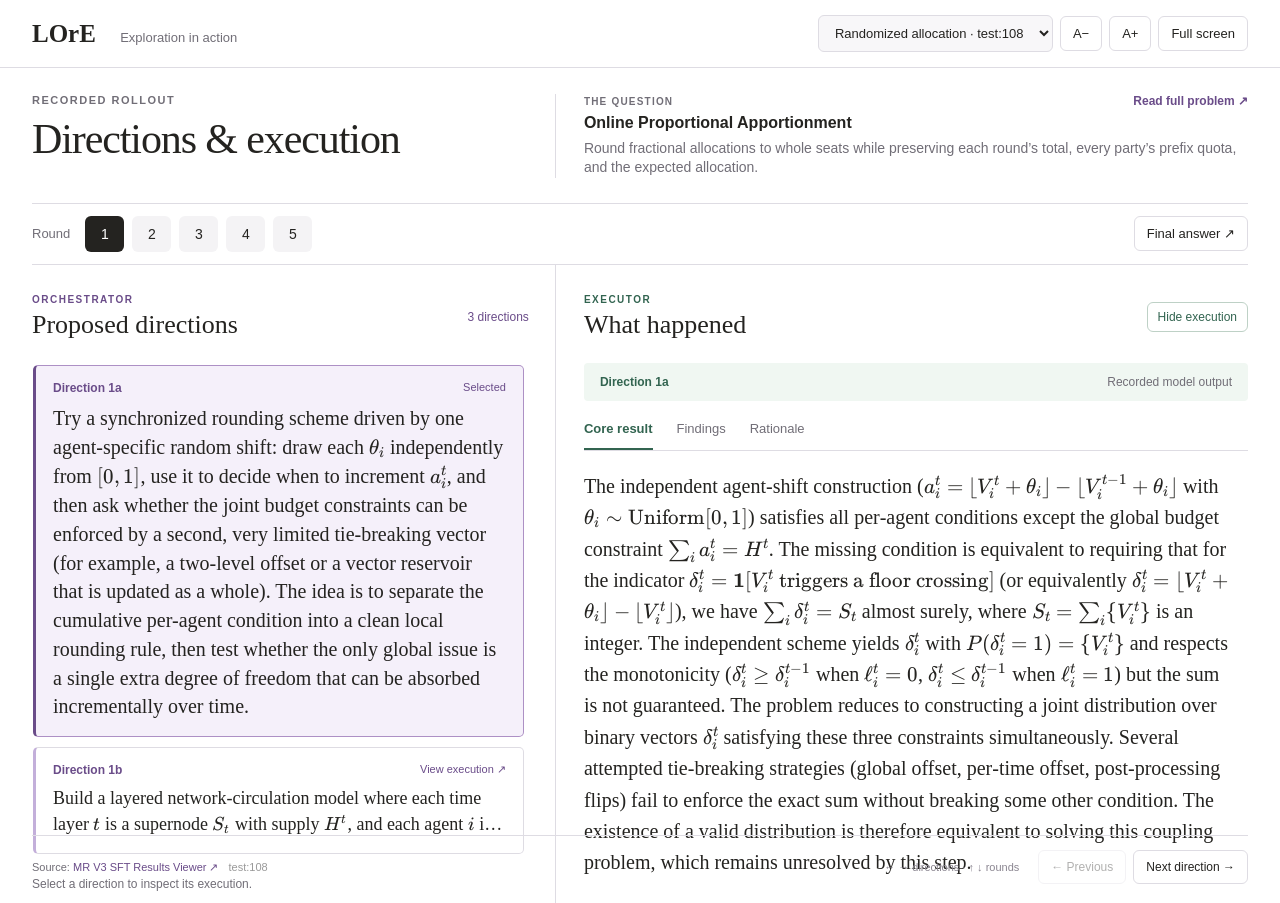
==== index.html @ 2ad1f07b "Publish recorded rollout viewer and PowerPoint content add-in" ====
<!doctype html>
<html lang="en">
<head>
  <meta charset="utf-8">
  <meta name="viewport" content="width=device-width,initial-scale=1">
  <meta name="description" content="Step through real proposed directions, executor findings, and final answers from recorded MR V3 SFT rollouts.">
  <title>Directions & execution · LOrE</title>
  <link rel="stylesheet" href="vendor/katex.min.css">
  <link rel="stylesheet" href="style.css">
  <script defer src="vendor/katex.min.js"></script>
  <script defer src="vendor/marked.min.js"></script>
  <script defer src="data.js"></script>
  <script defer src="app.js"></script>
</head>
<body>
  <header class="topbar">
    <div class="brand">LOrE <span>Exploration in action</span></div>
    <div class="tools">
      <label class="sr-only" for="example">Choose a rollout</label><select id="example"></select>
      <button id="fontSmaller" aria-label="Decrease text size" title="Smaller text">A−</button>
      <button id="fontLarger" aria-label="Increase text size" title="Larger text">A+</button>
      <button id="fullscreen">Full screen</button>
    </div>
  </header>
  <main>
    <section class="intro">
      <div><p class="eyebrow">RECORDED ROLLOUT</p><h1>Directions & execution</h1></div>
      <div class="question-brief"><div class="question-label">THE QUESTION <button id="showQuestion" class="text-button">Read full problem ↗</button></div><h2 id="problemTitle"></h2><p id="problemSummary"></p></div>
    </section>
    <section class="timeline" aria-label="Exploration rounds">
      <span class="timeline-label">Round</span><div id="rounds"></div>
      <button id="finalButton" class="final-button">Final answer ↗</button>
    </section>
    <div class="workspace">
      <section class="directions" aria-labelledby="directionsHeading">
        <div class="section-heading"><div><p class="role purple">ORCHESTRATOR</p><h2 id="directionsHeading">Proposed directions</h2></div><span id="directionCount" class="count"></span></div>
        <div id="directions" class="direction-list"></div>
        <div class="panel-footer">Select a direction to inspect its execution.</div>
      </section>
      <section class="execution" aria-labelledby="executionHeading">
        <div class="section-heading"><div><p class="role green">EXECUTOR</p><h2 id="executionHeading">What happened</h2></div><button id="reveal" class="reveal">Hide execution</button></div>
        <div id="executionContent">
          <div class="execution-meta"><span id="activeDirection"></span><span>Recorded model output</span></div>
          <div class="tabs" role="tablist" aria-label="Executor output">
            <button role="tab" data-tab="core_result" id="tab-core_result" aria-controls="output">Core result</button>
            <button role="tab" data-tab="found" id="tab-found" aria-controls="output">Findings</button>
            <button role="tab" data-tab="rationale" id="tab-rationale" aria-controls="output">Rationale</button>
          </div>
          <div id="output" class="prose output" role="tabpanel" tabindex="0"></div>
        </div>
        <div id="hiddenExecution" hidden><span class="large-number">02</span><h3>What did the executor find?</h3><p>Choose a direction, then reveal its recorded result.</p><button id="revealBig" class="primary">Show execution</button></div>
      </section>
    </div>
    <footer>
      <div class="source">Source: <a href="https://huggingface.co/spaces/HerrHruby/MR-V3-SFT-Results-Viewer" target="_blank" rel="noopener">MR V3 SFT Results Viewer ↗</a><span id="recordId"></span></div>
      <div class="navigation"><span class="keyboard-hint">← → directions · ↑ ↓ rounds</span><button id="prev">← Previous</button><button id="next">Next direction →</button></div>
    </footer>
  </main>
  <dialog id="dialog"><div class="dialog-head"><p class="eyebrow" id="dialogLabel"></p><button id="closeDialog" aria-label="Close dialog">Close ×</button></div><h2 id="dialogTitle"></h2><div id="dialogBody" class="prose"></div></dialog>
  <div id="announcement" class="sr-only" aria-live="polite"></div>
</body>
</html>
---- style.css ----
:root{--ink:#242320;--muted:#716e77;--line:#dedce3;--purple:#6a4c89;--pale-purple:#f5f0fa;--green:#326450;--pale-green:#f0f7f2;--reading:20px}
*{box-sizing:border-box}body{margin:0;background:#fff;color:var(--ink);font-family:Arial,Helvetica,sans-serif}button,select{font:inherit}button,select{color:inherit;background:#fff;border:1px solid var(--line);border-radius:6px;padding:9px 12px}button{cursor:pointer}button:hover{border-color:var(--purple);background:#faf8fc}button:disabled{opacity:.35;cursor:default}button:focus-visible,select:focus-visible,a:focus-visible,[tabindex]:focus-visible{outline:3px solid #9b76c2;outline-offset:3px}a{color:var(--purple);text-decoration:none}a:hover{text-decoration:underline}.topbar{height:68px;padding:0 32px;border-bottom:1px solid var(--line);display:flex;align-items:center;justify-content:space-between;gap:20px}.brand{font-family:Georgia,'Times New Roman',serif;font-size:25px;font-weight:bold;white-space:nowrap}.brand span{font-family:Arial,Helvetica,sans-serif;font-size:13px;font-weight:normal;color:var(--muted);padding-left:18px}.tools{display:flex;gap:7px;align-items:center;font-size:13px}.tools select{max-width:300px;background:#f8f7f9}.tools button{white-space:nowrap}main{max-width:1800px;margin:auto;padding:26px 32px 0}.intro{display:grid;grid-template-columns:43% 57%;align-items:start;padding-bottom:25px}.eyebrow,.role{font-size:11px;font-weight:bold;letter-spacing:1.5px;margin:0 0 10px;color:var(--muted)}h1{font-family:Georgia,'Times New Roman',serif;font-size:42px;line-height:1.1;letter-spacing:-1.1px;font-weight:normal;margin:0}h2{margin:0;font-family:Georgia,'Times New Roman',serif;font-weight:normal;font-size:26px;line-height:1.16}.question-brief{padding-left:28px;border-left:1px solid var(--line)}.question-label{font-size:10px;letter-spacing:1.2px;font-weight:bold;color:var(--muted);display:flex;justify-content:space-between;align-items:center;margin-bottom:6px}.text-button{font-size:12px;padding:0;border:none;color:var(--purple);letter-spacing:0;background:none}.question-brief h2{font-family:Arial,Helvetica,sans-serif;font-size:16px;font-weight:bold;margin-bottom:6px}.question-brief p{font-size:14px;color:var(--muted);line-height:1.4;margin:0;max-width:680px}.timeline{display:flex;align-items:center;gap:15px;border-top:1px solid var(--line);border-bottom:1px solid var(--line);padding:12px 0}.timeline-label{font-size:13px;color:var(--muted)}#rounds{display:flex;gap:8px;flex:1;flex-wrap:wrap}#rounds button{border:1px solid transparent;background:#f4f3f5;min-width:39px;height:36px;font-size:14px;padding:6px 10px}#rounds button.active{background:var(--ink);color:#fff}.final-button{font-size:13px}.workspace{display:grid;grid-template-columns:43% 57%;height:calc(100dvh - 315px);min-height:400px;max-height:950px}.directions{padding:24px 26px 0 0;display:flex;flex-direction:column;min-width:0}.execution{padding:24px 0 0 28px;border-left:1px solid var(--line);display:flex;flex-direction:column;min-width:0}.section-heading{display:flex;justify-content:space-between;align-items:center;min-height:56px;margin-bottom:18px;gap:10px}.role{margin:0 0 5px;font-size:10px}.purple{color:var(--purple)}.green{color:var(--green)}.count{font-size:12px;color:var(--purple);white-space:nowrap}.direction-list{overflow-y:auto;padding:2px 5px 4px 1px;scrollbar-width:thin;scrollbar-color:#cfc5d8 transparent;flex:1}.direction{display:block;width:100%;text-align:left;padding:15px 17px;border:1px solid var(--line);border-left:3px solid #c3afda;margin-bottom:10px;border-radius:5px;background:#fff}.direction.active{background:var(--pale-purple);border-color:#ad90c5;border-left:3px solid var(--purple)}.direction-head{display:flex;justify-content:space-between;gap:10px;margin-bottom:9px;color:var(--purple);font-weight:bold;font-size:12px}.direction-head .hint{font-weight:normal;font-size:11px}.direction .prose{font-size:var(--reading);line-height:1.44;font-family:Georgia,'Times New Roman',serif;overflow-wrap:anywhere}.direction:not(.active) .prose{display:-webkit-box;-webkit-line-clamp:2;-webkit-box-orient:vertical;overflow:hidden;font-size:calc(var(--reading) - 2px)}.prose p{margin:0 0 1em}.prose p:last-child{margin-bottom:0}.prose ul,.prose ol{padding-left:1.5em}.prose li{margin:.45em 0}.prose h1,.prose h2,.prose h3,.prose h4{font-family:inherit;font-size:1.1em;line-height:1.3;margin:1em 0 .5em;font-weight:bold;letter-spacing:0}.prose pre{white-space:pre-wrap;font: .85em/1.5 monospace;background:#f6f4f7;padding:12px}.prose blockquote{border-left:3px solid var(--line);margin:1em 0;padding-left:15px}.prose table{border-collapse:collapse;max-width:100%;display:block;overflow:auto}.prose td,.prose th{border:1px solid var(--line);padding:6px}.prose code{font-size:.85em}.katex{font-size:1.05em}.katex-display{overflow-x:auto;overflow-y:hidden;padding:5px 0}.panel-footer{font-size:12px;color:var(--muted);padding:13px 0 12px}.reveal{font-size:12px;color:var(--green);padding:7px 10px;border-color:#bed1c6}.execution-meta{font-size:12px;color:var(--muted);display:flex;justify-content:space-between;padding:12px 16px;background:var(--pale-green);border-radius:4px}.execution-meta span:first-child{font-weight:bold;color:var(--green)}#executionContent{display:flex;flex:1;flex-direction:column;min-height:0}.tabs{display:flex;gap:24px;border-bottom:1px solid var(--line);padding:8px 0 0;margin-bottom:0}.tabs button{background:none;border:none;border-radius:0;font-size:13px;padding:12px 0;color:var(--muted);border-bottom:2px solid transparent}.tabs button[aria-selected=true]{color:var(--green);font-weight:bold;border-bottom-color:var(--green)}.output{font:var(--reading)/1.57 Georgia,'Times New Roman',serif;overflow-y:auto;overflow-x:hidden;overflow-wrap:anywhere;padding:20px 15px 24px 0;scrollbar-width:thin;scrollbar-color:#bed1c6 transparent;flex:1;min-height:0}.rawtex{color:#675481;white-space:pre-wrap}#hiddenExecution{margin:auto;text-align:center;padding:40px;color:var(--muted)}#hiddenExecution h3{font-family:Georgia,'Times New Roman',serif;font-size:28px;font-weight:normal;color:var(--ink)}.large-number{font:60px Georgia,serif;color:#d5e1d8}.primary{background:var(--green);border-color:var(--green);color:white}.primary:hover{background:#244e3c;color:white}[hidden]{display:none!important}footer{display:flex;justify-content:space-between;align-items:center;border-top:1px solid var(--line);padding:14px 0 16px;gap:15px}.source{font-size:11px;color:var(--muted)}#recordId{display:inline-block;margin-left:10px;color:#999}.navigation{display:flex;align-items:center;gap:7px}.navigation button{font-size:12px}.keyboard-hint{color:#8a8590;font-size:11px;margin-right:12px}dialog{border:1px solid var(--line);border-radius:9px;padding:28px 36px;width:min(1000px,92vw);max-height:88vh;color:var(--ink);box-shadow:0 20px 80px #0003}dialog::backdrop{background:#1d17275c;backdrop-filter:blur(3px)}.dialog-head{display:flex;justify-content:space-between;align-items:center}.dialog-head button{font-size:12px}dialog h2{font-size:30px;margin:15px 0 25px}dialog .prose{font:20px/1.6 Georgia,'Times New Roman',serif}.judge{margin-top:35px;border-top:1px solid var(--line);padding-top:18px;font-family:Arial,sans-serif;font-size:14px}.judge summary{cursor:pointer}.judge .prose{font-size:17px;margin-top:16px}.sr-only{position:absolute;width:1px;height:1px;padding:0;margin:-1px;overflow:hidden;clip:rect(0,0,0,0);white-space:nowrap;border:0}
main{height:calc(100dvh - 68px);display:flex;flex-direction:column}.intro,.timeline,footer,.section-heading,.panel-footer{flex-shrink:0}.workspace{flex:1;min-height:280px;height:auto;max-height:none}.direction-list{min-height:0}.directions{min-height:0}
@media(min-width:1550px){:root{--reading:23px}h1{font-size:49px}.question-brief h2{font-size:18px}.question-brief p{font-size:16px}.section-heading h2{font-size:30px}}
@media(max-width:1000px){.brand span,.keyboard-hint{display:none}.topbar{padding:0 20px}main{padding:22px 20px 0}.intro{grid-template-columns:40% 60%}h1{font-size:34px}.workspace{grid-template-columns:42% 58%;height:calc(100dvh - 310px)}.directions{padding-right:18px}.execution{padding-left:18px}:root{--reading:18px}.question-brief{padding-left:18px}.source{max-width:46%}.tools select{max-width:230px}}
@media(max-width:720px){.topbar{height:auto;min-height:64px;flex-wrap:wrap;padding:14px 18px;gap:12px}.tools{flex-wrap:wrap;width:100%}.tools select{flex:1;max-width:none;min-width:160px}main{padding:20px 18px 0}.intro{grid-template-columns:1fr;gap:20px}.question-brief{padding:16px 0 0;border-left:none;border-top:1px solid var(--line)}h1{font-size:35px}.timeline{gap:9px}.timeline-label{display:none}#rounds{gap:4px}#rounds button{min-width:30px;width:30px;height:32px;padding:5px}.workspace{grid-template-columns:1fr;height:auto;max-height:none;min-height:0}.directions{padding:22px 0 0}.direction-list{max-height:460px}.execution{padding:20px 0 0;border-left:none;border-top:1px solid var(--line);min-height:440px}.output{max-height:600px}.source{max-width:none}.navigation{justify-content:flex-end;width:100%}footer{flex-direction:column;align-items:flex-start}.section-heading h2{font-size:26px}dialog{padding:22px}dialog .prose{font-size:18px}}
@media(max-width:720px){main{height:auto;display:block}.direction-list{flex:none}.workspace{display:grid}.execution{height:650px}}

/* Fit the content add-in surface while keeping PowerPoint's corner menu clear. */
.office-content .topbar{height:50px;padding:0 48px 0 22px}
.office-content .brand span,.office-content #fullscreen{display:none}
.office-content main{height:calc(100dvh - 50px);padding:18px 22px 0}
.office-content .intro{padding-bottom:17px}
.office-content h1{font-size:36px}
.office-content .workspace{min-height:230px}
.office-content footer{padding:9px 0}
.office-content .direction{padding:13px 15px}
@media(max-height:640px){.office-content .intro{padding-bottom:12px}.office-content .section-heading{padding:13px 0}.office-content .topbar{height:44px}.office-content main{height:calc(100dvh - 44px);padding-top:12px}.office-content .timeline{padding:8px 0}.office-content .keyboard-hint{display:none}}
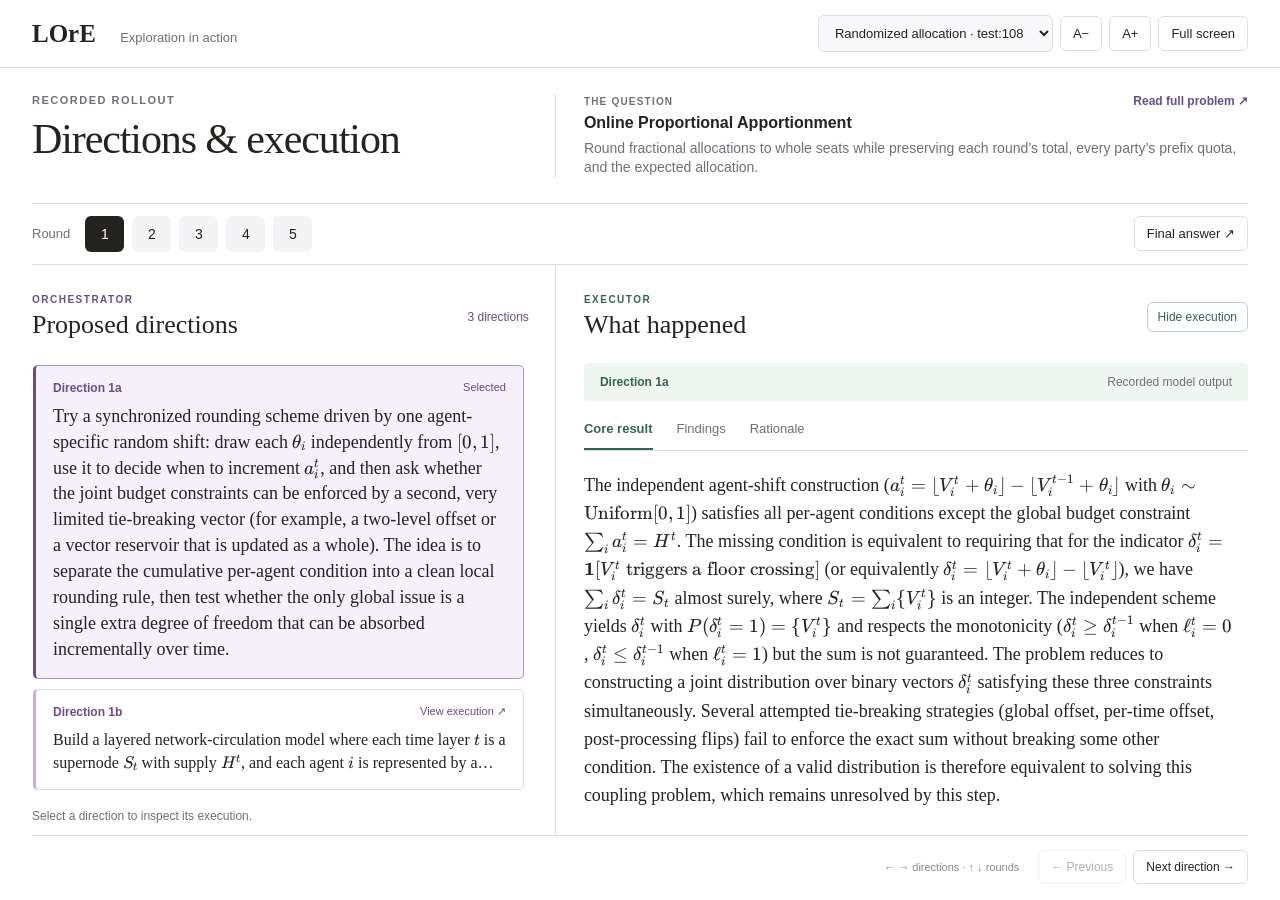
==== commit 58ed373f: "Use smaller presentation text and remove the source footer" ====
--- a/index.html
+++ b/index.html
@@ -6,11 +6,11 @@
   <meta name="description" content="Step through real proposed directions, executor findings, and final answers from recorded MR V3 SFT rollouts.">
   <title>Directions & execution · LOrE</title>
   <link rel="stylesheet" href="vendor/katex.min.css">
-  <link rel="stylesheet" href="style.css">
+  <link rel="stylesheet" href="style.css?v=3">
   <script defer src="vendor/katex.min.js"></script>
   <script defer src="vendor/marked.min.js"></script>
   <script defer src="data.js"></script>
-  <script defer src="app.js"></script>
+  <script defer src="app.js?v=3"></script>
 </head>
 <body>
   <header class="topbar">
@@ -52,7 +52,6 @@
       </section>
     </div>
     <footer>
-      <div class="source">Source: <a href="https://huggingface.co/spaces/HerrHruby/MR-V3-SFT-Results-Viewer" target="_blank" rel="noopener">MR V3 SFT Results Viewer ↗</a><span id="recordId"></span></div>
       <div class="navigation"><span class="keyboard-hint">← → directions · ↑ ↓ rounds</span><button id="prev">← Previous</button><button id="next">Next direction →</button></div>
     </footer>
   </main>
--- a/style.css
+++ b/style.css
@@ -1,8 +1,8 @@
-:root{--ink:#242320;--muted:#716e77;--line:#dedce3;--purple:#6a4c89;--pale-purple:#f5f0fa;--green:#326450;--pale-green:#f0f7f2;--reading:20px}
+:root{--ink:#242320;--muted:#716e77;--line:#dedce3;--purple:#6a4c89;--pale-purple:#f5f0fa;--green:#326450;--pale-green:#f0f7f2;--reading:18px}
 *{box-sizing:border-box}body{margin:0;background:#fff;color:var(--ink);font-family:Arial,Helvetica,sans-serif}button,select{font:inherit}button,select{color:inherit;background:#fff;border:1px solid var(--line);border-radius:6px;padding:9px 12px}button{cursor:pointer}button:hover{border-color:var(--purple);background:#faf8fc}button:disabled{opacity:.35;cursor:default}button:focus-visible,select:focus-visible,a:focus-visible,[tabindex]:focus-visible{outline:3px solid #9b76c2;outline-offset:3px}a{color:var(--purple);text-decoration:none}a:hover{text-decoration:underline}.topbar{height:68px;padding:0 32px;border-bottom:1px solid var(--line);display:flex;align-items:center;justify-content:space-between;gap:20px}.brand{font-family:Georgia,'Times New Roman',serif;font-size:25px;font-weight:bold;white-space:nowrap}.brand span{font-family:Arial,Helvetica,sans-serif;font-size:13px;font-weight:normal;color:var(--muted);padding-left:18px}.tools{display:flex;gap:7px;align-items:center;font-size:13px}.tools select{max-width:300px;background:#f8f7f9}.tools button{white-space:nowrap}main{max-width:1800px;margin:auto;padding:26px 32px 0}.intro{display:grid;grid-template-columns:43% 57%;align-items:start;padding-bottom:25px}.eyebrow,.role{font-size:11px;font-weight:bold;letter-spacing:1.5px;margin:0 0 10px;color:var(--muted)}h1{font-family:Georgia,'Times New Roman',serif;font-size:42px;line-height:1.1;letter-spacing:-1.1px;font-weight:normal;margin:0}h2{margin:0;font-family:Georgia,'Times New Roman',serif;font-weight:normal;font-size:26px;line-height:1.16}.question-brief{padding-left:28px;border-left:1px solid var(--line)}.question-label{font-size:10px;letter-spacing:1.2px;font-weight:bold;color:var(--muted);display:flex;justify-content:space-between;align-items:center;margin-bottom:6px}.text-button{font-size:12px;padding:0;border:none;color:var(--purple);letter-spacing:0;background:none}.question-brief h2{font-family:Arial,Helvetica,sans-serif;font-size:16px;font-weight:bold;margin-bottom:6px}.question-brief p{font-size:14px;color:var(--muted);line-height:1.4;margin:0;max-width:680px}.timeline{display:flex;align-items:center;gap:15px;border-top:1px solid var(--line);border-bottom:1px solid var(--line);padding:12px 0}.timeline-label{font-size:13px;color:var(--muted)}#rounds{display:flex;gap:8px;flex:1;flex-wrap:wrap}#rounds button{border:1px solid transparent;background:#f4f3f5;min-width:39px;height:36px;font-size:14px;padding:6px 10px}#rounds button.active{background:var(--ink);color:#fff}.final-button{font-size:13px}.workspace{display:grid;grid-template-columns:43% 57%;height:calc(100dvh - 315px);min-height:400px;max-height:950px}.directions{padding:24px 26px 0 0;display:flex;flex-direction:column;min-width:0}.execution{padding:24px 0 0 28px;border-left:1px solid var(--line);display:flex;flex-direction:column;min-width:0}.section-heading{display:flex;justify-content:space-between;align-items:center;min-height:56px;margin-bottom:18px;gap:10px}.role{margin:0 0 5px;font-size:10px}.purple{color:var(--purple)}.green{color:var(--green)}.count{font-size:12px;color:var(--purple);white-space:nowrap}.direction-list{overflow-y:auto;padding:2px 5px 4px 1px;scrollbar-width:thin;scrollbar-color:#cfc5d8 transparent;flex:1}.direction{display:block;width:100%;text-align:left;padding:15px 17px;border:1px solid var(--line);border-left:3px solid #c3afda;margin-bottom:10px;border-radius:5px;background:#fff}.direction.active{background:var(--pale-purple);border-color:#ad90c5;border-left:3px solid var(--purple)}.direction-head{display:flex;justify-content:space-between;gap:10px;margin-bottom:9px;color:var(--purple);font-weight:bold;font-size:12px}.direction-head .hint{font-weight:normal;font-size:11px}.direction .prose{font-size:var(--reading);line-height:1.44;font-family:Georgia,'Times New Roman',serif;overflow-wrap:anywhere}.direction:not(.active) .prose{display:-webkit-box;-webkit-line-clamp:2;-webkit-box-orient:vertical;overflow:hidden;font-size:calc(var(--reading) - 2px)}.prose p{margin:0 0 1em}.prose p:last-child{margin-bottom:0}.prose ul,.prose ol{padding-left:1.5em}.prose li{margin:.45em 0}.prose h1,.prose h2,.prose h3,.prose h4{font-family:inherit;font-size:1.1em;line-height:1.3;margin:1em 0 .5em;font-weight:bold;letter-spacing:0}.prose pre{white-space:pre-wrap;font: .85em/1.5 monospace;background:#f6f4f7;padding:12px}.prose blockquote{border-left:3px solid var(--line);margin:1em 0;padding-left:15px}.prose table{border-collapse:collapse;max-width:100%;display:block;overflow:auto}.prose td,.prose th{border:1px solid var(--line);padding:6px}.prose code{font-size:.85em}.katex{font-size:1.05em}.katex-display{overflow-x:auto;overflow-y:hidden;padding:5px 0}.panel-footer{font-size:12px;color:var(--muted);padding:13px 0 12px}.reveal{font-size:12px;color:var(--green);padding:7px 10px;border-color:#bed1c6}.execution-meta{font-size:12px;color:var(--muted);display:flex;justify-content:space-between;padding:12px 16px;background:var(--pale-green);border-radius:4px}.execution-meta span:first-child{font-weight:bold;color:var(--green)}#executionContent{display:flex;flex:1;flex-direction:column;min-height:0}.tabs{display:flex;gap:24px;border-bottom:1px solid var(--line);padding:8px 0 0;margin-bottom:0}.tabs button{background:none;border:none;border-radius:0;font-size:13px;padding:12px 0;color:var(--muted);border-bottom:2px solid transparent}.tabs button[aria-selected=true]{color:var(--green);font-weight:bold;border-bottom-color:var(--green)}.output{font:var(--reading)/1.57 Georgia,'Times New Roman',serif;overflow-y:auto;overflow-x:hidden;overflow-wrap:anywhere;padding:20px 15px 24px 0;scrollbar-width:thin;scrollbar-color:#bed1c6 transparent;flex:1;min-height:0}.rawtex{color:#675481;white-space:pre-wrap}#hiddenExecution{margin:auto;text-align:center;padding:40px;color:var(--muted)}#hiddenExecution h3{font-family:Georgia,'Times New Roman',serif;font-size:28px;font-weight:normal;color:var(--ink)}.large-number{font:60px Georgia,serif;color:#d5e1d8}.primary{background:var(--green);border-color:var(--green);color:white}.primary:hover{background:#244e3c;color:white}[hidden]{display:none!important}footer{display:flex;justify-content:space-between;align-items:center;border-top:1px solid var(--line);padding:14px 0 16px;gap:15px}.source{font-size:11px;color:var(--muted)}#recordId{display:inline-block;margin-left:10px;color:#999}.navigation{display:flex;align-items:center;gap:7px}.navigation button{font-size:12px}.keyboard-hint{color:#8a8590;font-size:11px;margin-right:12px}dialog{border:1px solid var(--line);border-radius:9px;padding:28px 36px;width:min(1000px,92vw);max-height:88vh;color:var(--ink);box-shadow:0 20px 80px #0003}dialog::backdrop{background:#1d17275c;backdrop-filter:blur(3px)}.dialog-head{display:flex;justify-content:space-between;align-items:center}.dialog-head button{font-size:12px}dialog h2{font-size:30px;margin:15px 0 25px}dialog .prose{font:20px/1.6 Georgia,'Times New Roman',serif}.judge{margin-top:35px;border-top:1px solid var(--line);padding-top:18px;font-family:Arial,sans-serif;font-size:14px}.judge summary{cursor:pointer}.judge .prose{font-size:17px;margin-top:16px}.sr-only{position:absolute;width:1px;height:1px;padding:0;margin:-1px;overflow:hidden;clip:rect(0,0,0,0);white-space:nowrap;border:0}
 main{height:calc(100dvh - 68px);display:flex;flex-direction:column}.intro,.timeline,footer,.section-heading,.panel-footer{flex-shrink:0}.workspace{flex:1;min-height:280px;height:auto;max-height:none}.direction-list{min-height:0}.directions{min-height:0}
-@media(min-width:1550px){:root{--reading:23px}h1{font-size:49px}.question-brief h2{font-size:18px}.question-brief p{font-size:16px}.section-heading h2{font-size:30px}}
-@media(max-width:1000px){.brand span,.keyboard-hint{display:none}.topbar{padding:0 20px}main{padding:22px 20px 0}.intro{grid-template-columns:40% 60%}h1{font-size:34px}.workspace{grid-template-columns:42% 58%;height:calc(100dvh - 310px)}.directions{padding-right:18px}.execution{padding-left:18px}:root{--reading:18px}.question-brief{padding-left:18px}.source{max-width:46%}.tools select{max-width:230px}}
+@media(min-width:1550px){:root{--reading:20px}h1{font-size:49px}.question-brief h2{font-size:18px}.question-brief p{font-size:16px}.section-heading h2{font-size:30px}}
+@media(max-width:1000px){.brand span,.keyboard-hint{display:none}.topbar{padding:0 20px}main{padding:22px 20px 0}.intro{grid-template-columns:40% 60%}h1{font-size:34px}.workspace{grid-template-columns:42% 58%;height:calc(100dvh - 310px)}.directions{padding-right:18px}.execution{padding-left:18px}:root{--reading:16px}.question-brief{padding-left:18px}.source{max-width:46%}.tools select{max-width:230px}}
 @media(max-width:720px){.topbar{height:auto;min-height:64px;flex-wrap:wrap;padding:14px 18px;gap:12px}.tools{flex-wrap:wrap;width:100%}.tools select{flex:1;max-width:none;min-width:160px}main{padding:20px 18px 0}.intro{grid-template-columns:1fr;gap:20px}.question-brief{padding:16px 0 0;border-left:none;border-top:1px solid var(--line)}h1{font-size:35px}.timeline{gap:9px}.timeline-label{display:none}#rounds{gap:4px}#rounds button{min-width:30px;width:30px;height:32px;padding:5px}.workspace{grid-template-columns:1fr;height:auto;max-height:none;min-height:0}.directions{padding:22px 0 0}.direction-list{max-height:460px}.execution{padding:20px 0 0;border-left:none;border-top:1px solid var(--line);min-height:440px}.output{max-height:600px}.source{max-width:none}.navigation{justify-content:flex-end;width:100%}footer{flex-direction:column;align-items:flex-start}.section-heading h2{font-size:26px}dialog{padding:22px}dialog .prose{font-size:18px}}
 @media(max-width:720px){main{height:auto;display:block}.direction-list{flex:none}.workspace{display:grid}.execution{height:650px}}
 
@@ -16,3 +16,59 @@
 .office-content footer{padding:9px 0}
 .office-content .direction{padding:13px 15px}
 @media(max-height:640px){.office-content .intro{padding-bottom:12px}.office-content .section-heading{padding:13px 0}.office-content .topbar{height:44px}.office-content main{height:calc(100dvh - 44px);padding-top:12px}.office-content .timeline{padding:8px 0}.office-content .keyboard-hint{display:none}}
+
+.office-content .intro{display:block}.office-content .intro>div:first-child{display:none}.office-content .question-brief{border-left:0;padding-left:0}.office-content .question-brief p{max-width:none}
+
+/* Office's WebView resizes between editing and presenting. Keep scrolling
+   inside each reading pane rather than letting grid content grow the page. */
+html.office-document{height:100%;overflow:hidden}
+body.office-content{height:100%;overflow:hidden;display:flex;flex-direction:column}
+.office-content .topbar{flex:0 0 50px}
+.office-content main{height:auto;min-height:0;flex:1;width:100%;margin:0 auto}
+.office-content .workspace{height:auto;min-height:0;grid-template-rows:minmax(0,1fr);overflow:hidden}
+.office-content .execution,.office-content .directions{min-height:0;overflow:hidden}
+.office-content .execution-meta,.office-content .tabs{flex-shrink:0}
+.office-content .section-heading{min-height:42px;margin-bottom:12px}
+.office-content .execution,.office-content .directions{padding-top:16px}
+@media(max-height:640px){.office-content .topbar{flex-basis:44px}.office-content .section-heading{padding:0}.office-content .panel-footer{padding:8px 0}}
+
+/* Compact presentation controls leave more room for recorded text. */
+footer{justify-content:flex-end}
+html.office-document{--reading:16px}
+.office-content{font-size:13px}
+.office-content .topbar{height:34px;flex-basis:34px;padding:0 42px 0 16px}
+.office-content .brand{font-size:19px}
+.office-content .tools{font-size:11px;gap:5px}
+.office-content .tools button{padding:5px 8px}
+.office-content .tools select{padding:4px 8px}
+.office-content main{padding:9px 16px 0}
+.office-content .intro{padding-bottom:9px}
+.office-content .question-label{font-size:9px;margin-bottom:4px}
+.office-content .text-button{font-size:10px}
+.office-content .question-brief h2{font-size:14px;margin-bottom:4px}
+.office-content .question-brief p{font-size:12px;line-height:1.3}
+.office-content .timeline{padding:6px 0;gap:10px}
+.office-content .timeline-label{font-size:11px}
+.office-content #rounds{gap:6px}
+.office-content #rounds button{min-width:30px;height:28px;font-size:12px;padding:4px 8px}
+.office-content .final-button{font-size:11px;padding:6px 9px}
+.office-content .directions{padding:10px 16px 0 0}
+.office-content .execution{padding:10px 0 0 18px}
+.office-content .section-heading{min-height:34px;margin-bottom:9px;padding:0}
+.office-content .section-heading h2{font-size:21px}
+.office-content .role{font-size:9px;margin-bottom:3px}
+.office-content .count,.office-content .reveal{font-size:10px}
+.office-content .reveal{padding:5px 8px}
+.office-content .direction{padding:10px 12px;margin-bottom:8px}
+.office-content .direction-head{font-size:10px;margin-bottom:7px}
+.office-content .direction-head .hint{font-size:10px}
+.office-content .direction .prose{line-height:1.4}
+.office-content .execution-meta{font-size:10px;padding:8px 11px}
+.office-content .tabs{padding-top:4px;gap:20px}
+.office-content .tabs button{font-size:11px;padding:8px 0}
+.office-content .output{line-height:1.45;padding:12px 10px 16px 0}
+.office-content .panel-footer{font-size:10px;padding:7px 0}
+.office-content footer{padding:6px 0;gap:8px}
+.office-content .keyboard-hint{display:none}
+.office-content .navigation button{font-size:11px;padding:6px 9px}
+.office-content dialog .prose{font-size:16px;line-height:1.45}
